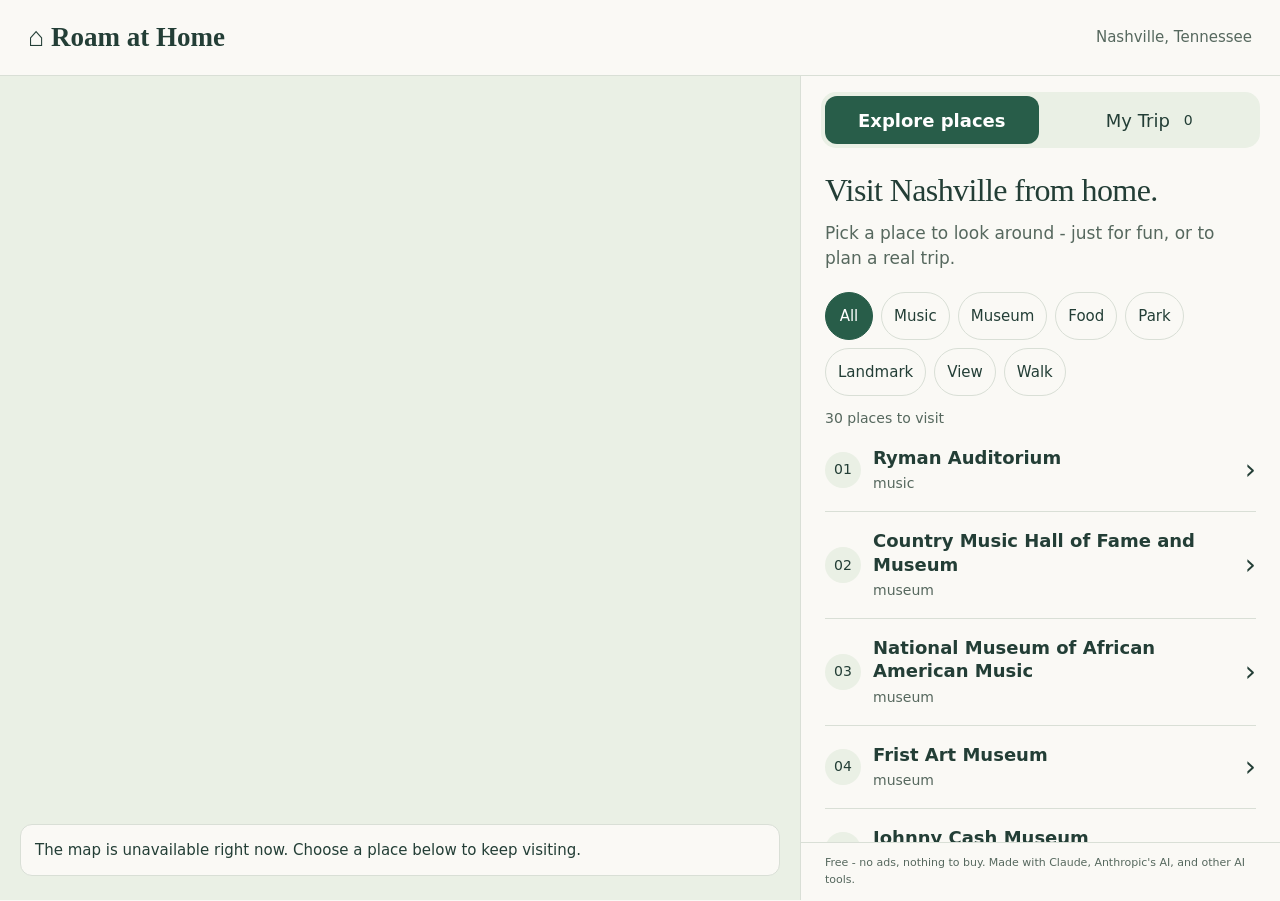
==== index.html @ 6d44221c "Roam at Home test version (Nashville, 30 places) Co-Authored-By: Claude Opus 5.5 <noreply@anthropic." ====
<!doctype html>
<html lang="en"><head><meta charset="utf-8"><meta name="viewport" content="width=device-width,initial-scale=1,viewport-fit=cover"><meta name="color-scheme" content="light dark"><meta name="theme-color" content="#234e42"><link rel="icon" href="data:,"><title>Roam at Home · Nashville</title><link rel="stylesheet" href="style.css"><script src="config.js" defer></script><script src="app.js" defer></script></head>
<body><a class="skip" href="#panel">Skip to places</a><header><a class="brand" href="./">⌂ Roam at Home</a><span class="city">Nashville, Tennessee</span></header><main><section class="map-area" aria-label="Nashville map"><div id="map"></div><div id="map-status" role="status">Finding Nashville…</div></section><section id="panel" tabindex="-1" aria-label="Explore and plan"><nav aria-label="Explore or plan"><button id="explore-tab" class="tab active" aria-pressed="true">Explore places</button><button id="trip-tab" class="tab" aria-pressed="false">My Trip <span id="count">0</span></button></nav><div id="content"></div><footer>Free - no ads, nothing to buy. Made with Claude, Anthropic's AI, and other AI tools.</footer></section></main><div id="announcement" class="sr-only" role="status" aria-live="polite"></div></body></html>
---- style.css ----
:root{font:18px/1.5 system-ui,-apple-system,BlinkMacSystemFont,"Segoe UI",sans-serif;--paper:#faf9f5;--ink:#233e36;--muted:#56685e;--line:#d9dfd6;--accent:#285d49;--on-accent:#fff;--soft:#eaf0e5;--focus:#b56a17;color:var(--ink);background:var(--paper)}*{box-sizing:border-box}body{margin:0;padding:env(safe-area-inset-top) env(safe-area-inset-right) 0 env(safe-area-inset-left)}button,.button{font:inherit;min-width:48px;min-height:48px;padding:10px 15px;border:1px solid var(--line);border-radius:12px;color:var(--ink);background:var(--paper);cursor:pointer;display:inline-flex;align-items:center;justify-content:center;text-decoration:none;gap:8px}button:hover,.button:hover{background:var(--soft)}button:disabled{opacity:.6;cursor:default}button.primary{background:var(--accent);color:var(--on-accent);border-color:var(--accent)}:focus-visible{outline:3px solid var(--focus);outline-offset:3px}header{height:76px;padding:0 28px;display:flex;align-items:center;justify-content:space-between;border-bottom:1px solid var(--line);gap:16px}.brand{font:bold 27px Georgia,serif;color:var(--ink);text-decoration:none;min-height:48px;display:flex;align-items:center}.city{font-size:15px;color:var(--muted)}main{height:calc(100vh - 76px - env(safe-area-inset-top));height:calc(100dvh - 76px - env(safe-area-inset-top));display:grid;grid-template-columns:minmax(0,1fr) 480px;min-height:0}.map-area{position:relative;background:var(--soft);overflow:hidden}#map{position:absolute;inset:0}#map-status{position:absolute;left:20px;right:20px;bottom:24px;padding:14px;background:var(--paper);border:1px solid var(--line);border-radius:12px;font-size:15px}#map-status[hidden],[hidden]{display:none!important}#panel{min-height:0;display:flex;flex-direction:column;overflow:hidden;border-left:1px solid var(--line);background:var(--paper)}nav{display:flex;gap:4px;margin:16px 20px 0;padding:4px;border-radius:15px;background:var(--soft);flex-shrink:0}.tab{flex:1;background:transparent;border:0;color:var(--ink)}.tab.active{background:var(--accent);color:var(--on-accent);font-weight:700}#count{font-size:14px;margin-left:6px}#content{overflow-y:auto;overscroll-behavior:contain;-webkit-overflow-scrolling:touch;min-height:0;flex:1;padding:24px}h1,h2{font:32px/1.15 Georgia,serif;letter-spacing:-.6px;margin:0 0 12px}h3{font-size:19px;line-height:1.35;margin:20px 0 8px}p{margin:10px 0 18px}.intro{color:var(--muted);font-size:17px}.filters{display:flex;gap:8px;flex-wrap:wrap;margin:20px 0 8px}.chip{font-size:15px;border-radius:28px;padding:8px 12px;text-transform:capitalize}.chip[aria-pressed=true]{background:var(--accent);color:var(--on-accent);border-color:var(--accent)}.result-count{font-size:14px;color:var(--muted);margin:12px 0 0}.place{width:100%;border:0;border-bottom:1px solid var(--line);border-radius:0;text-align:left;justify-content:flex-start;gap:12px;padding:17px 0}.number{flex-shrink:0;width:36px;height:36px;display:grid;place-items:center;background:var(--soft);color:var(--ink);border-radius:50%;font-size:14px}.row-label{min-width:0}.place strong{display:block;font-size:18px;line-height:1.3}.place small{display:block;color:var(--muted);font-size:14px;margin-top:4px}.chevron{margin-left:auto;font-size:28px}.back{margin-bottom:20px}.category{font-size:14px;text-transform:capitalize;color:var(--muted)}.view-toggle{display:flex;background:var(--soft);padding:4px;border-radius:15px;margin:16px 0;position:sticky;top:0;z-index:3}.view-toggle button{flex:1;border:0;background:transparent}.view-toggle button[aria-pressed=true]{background:var(--accent);color:var(--on-accent)}.story{border-top:1px solid var(--line);padding-top:18px}.actions{display:grid;gap:10px;margin:20px 0}.text-link{color:var(--accent);display:inline-flex;min-height:48px;align-items:center}.trip-list{list-style:none;padding:0}.trip-stop{border:1px solid var(--line);padding:16px;border-radius:14px;margin:14px 0}.trip-stop h3{margin:0 0 12px}.trip-tools{display:flex;gap:8px;flex-wrap:wrap}.trip-tools button{font-size:16px}.walk{color:var(--muted);font-size:14px}#street{height:340px;position:relative;overflow:hidden;border-radius:12px;background:var(--soft)}#street-status{font-size:15px}input{width:100%;font:inherit;padding:12px}footer{flex-shrink:0;font-size:11px;line-height:1.5;color:var(--muted);border-top:1px solid var(--line);padding:12px 24px calc(12px + env(safe-area-inset-bottom))}.sr-only,.skip:not(:focus){position:absolute;width:1px;height:1px;overflow:hidden;clip-path:inset(50%)}.skip:focus{position:fixed;z-index:100;background:var(--paper);padding:12px}@media(max-width:700px),(pointer:coarse) and (max-height:500px){header{height:58px;padding:0 16px}.brand{font-size:21px}.city{font-size:12px;max-width:100px;text-align:right}main{height:calc(100vh - 58px - env(safe-area-inset-top));height:calc(100dvh - 58px - env(safe-area-inset-top));display:flex;flex-direction:column}.map-area{height:26%;min-height:140px;flex-shrink:0}#panel{flex:1;border:0;border-top:1px solid var(--line)}nav{margin:10px 14px 0}#content{padding:18px 20px}h1,h2{font-size:28px}.intro{font-size:16px;margin-bottom:12px}.filters{margin-top:14px;gap:6px;flex-wrap:nowrap;overflow-x:auto;padding:3px 3px 8px}.chip{flex-shrink:0}.place{padding:15px 0}footer{padding:10px 20px calc(10px + env(safe-area-inset-bottom))}#street{height:300px}#map-status{bottom:10px;left:10px;right:10px;font-size:14px;padding:10px}}
@media(prefers-color-scheme:dark){:root{--paper:#182a25;--ink:#e9eee6;--muted:#bdcbc2;--line:#42584c;--accent:#a7d3b8;--on-accent:#13251c;--soft:#2b4236;--focus:#e4a154}}
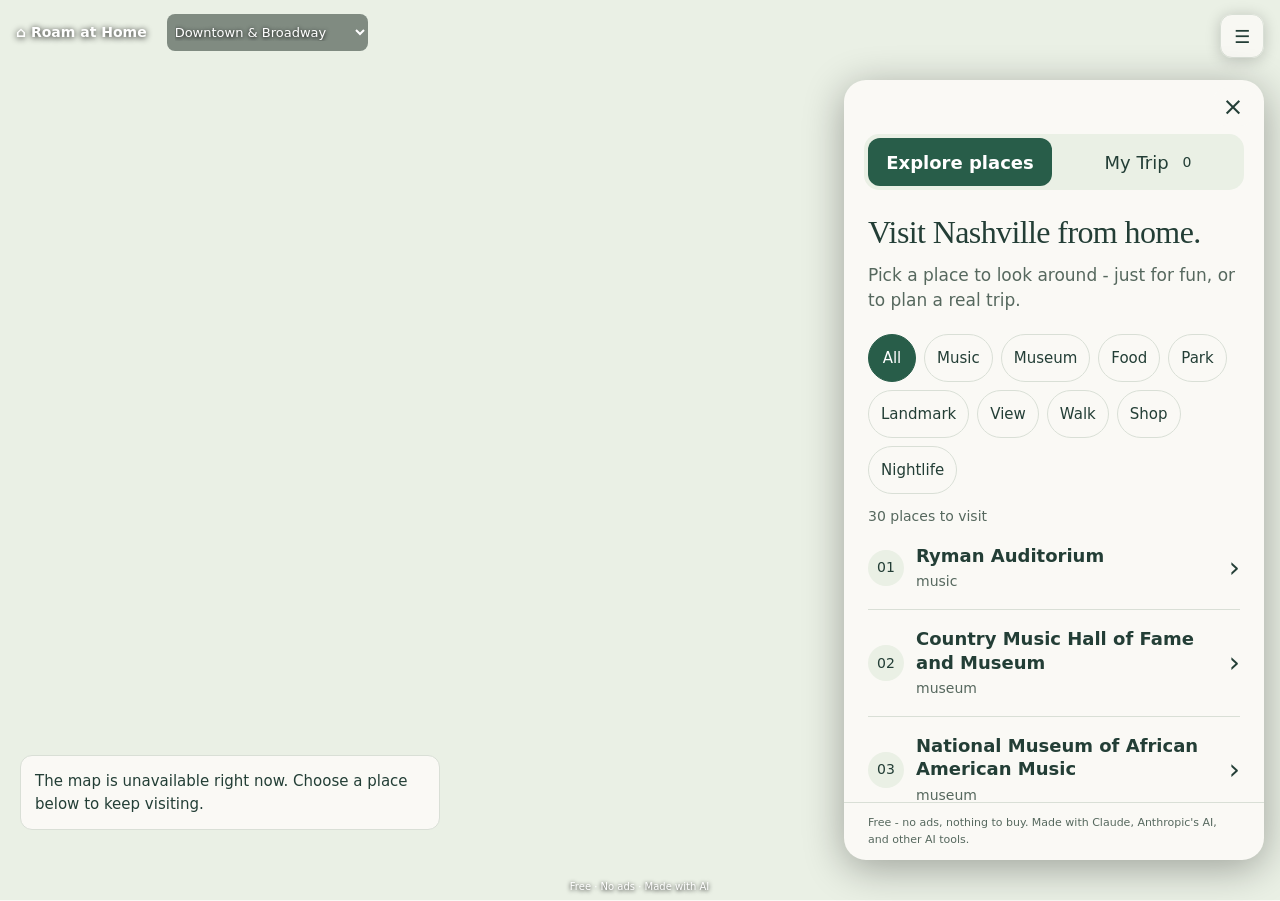
==== commit 73ed724f: "Website round 2: full-screen satellite helicopter view, 4 neighborhoods (73 places), text-only orien" ====
--- a/index.html
+++ b/index.html
@@ -1,3 +1,3 @@
 <!doctype html>
 <html lang="en"><head><meta charset="utf-8"><meta name="viewport" content="width=device-width,initial-scale=1,viewport-fit=cover"><meta name="color-scheme" content="light dark"><meta name="theme-color" content="#234e42"><link rel="icon" href="data:,"><title>Roam at Home · Nashville</title><link rel="stylesheet" href="style.css"><script src="config.js" defer></script><script src="app.js" defer></script></head>
-<body><a class="skip" href="#panel">Skip to places</a><header><a class="brand" href="./">⌂ Roam at Home</a><span class="city">Nashville, Tennessee</span></header><main><section class="map-area" aria-label="Nashville map"><div id="map"></div><div id="map-status" role="status">Finding Nashville…</div></section><section id="panel" tabindex="-1" aria-label="Explore and plan"><nav aria-label="Explore or plan"><button id="explore-tab" class="tab active" aria-pressed="true">Explore places</button><button id="trip-tab" class="tab" aria-pressed="false">My Trip <span id="count">0</span></button></nav><div id="content"></div><footer>Free - no ads, nothing to buy. Made with Claude, Anthropic's AI, and other AI tools.</footer></section></main><div id="announcement" class="sr-only" role="status" aria-live="polite"></div></body></html>
+<body><a class="skip" href="#panel">Skip to places</a><header><a class="brand" href="./">⌂ Roam at Home</a><select id="neighborhood" aria-label="Neighborhood"><option value="downtown">Downtown &amp; Broadway</option><option value="12south">12 South</option><option value="midtown">Midtown</option><option value="fivepoints">East Nashville · Five Points</option></select></header><main><section class="map-area" aria-label="Nashville map"><div id="map"></div><div id="map-status" role="status">Finding Nashville…</div></section><button id="browse" aria-label="Browse places" aria-expanded="false">☰</button><section hidden id="panel" tabindex="-1" aria-label="Explore and plan"><button id="close-panel" aria-label="Close sheet">×</button><nav aria-label="Explore or plan"><button id="explore-tab" class="tab active" aria-pressed="true">Explore places</button><button id="trip-tab" class="tab" aria-pressed="false">My Trip <span id="count">0</span></button></nav><div id="content"></div><footer>Free - no ads, nothing to buy. Made with Claude, Anthropic's AI, and other AI tools.</footer></section></main><div id="place-card" hidden></div><footer class="map-footer">Free · No ads · Made with AI</footer><div id="announcement" class="sr-only" role="status" aria-live="polite"></div></body></html>
--- a/style.css
+++ b/style.css
@@ -1,2 +1,4 @@
 :root{font:18px/1.5 system-ui,-apple-system,BlinkMacSystemFont,"Segoe UI",sans-serif;--paper:#faf9f5;--ink:#233e36;--muted:#56685e;--line:#d9dfd6;--accent:#285d49;--on-accent:#fff;--soft:#eaf0e5;--focus:#b56a17;color:var(--ink);background:var(--paper)}*{box-sizing:border-box}body{margin:0;padding:env(safe-area-inset-top) env(safe-area-inset-right) 0 env(safe-area-inset-left)}button,.button{font:inherit;min-width:48px;min-height:48px;padding:10px 15px;border:1px solid var(--line);border-radius:12px;color:var(--ink);background:var(--paper);cursor:pointer;display:inline-flex;align-items:center;justify-content:center;text-decoration:none;gap:8px}button:hover,.button:hover{background:var(--soft)}button:disabled{opacity:.6;cursor:default}button.primary{background:var(--accent);color:var(--on-accent);border-color:var(--accent)}:focus-visible{outline:3px solid var(--focus);outline-offset:3px}header{height:76px;padding:0 28px;display:flex;align-items:center;justify-content:space-between;border-bottom:1px solid var(--line);gap:16px}.brand{font:bold 27px Georgia,serif;color:var(--ink);text-decoration:none;min-height:48px;display:flex;align-items:center}.city{font-size:15px;color:var(--muted)}main{height:calc(100vh - 76px - env(safe-area-inset-top));height:calc(100dvh - 76px - env(safe-area-inset-top));display:grid;grid-template-columns:minmax(0,1fr) 480px;min-height:0}.map-area{position:relative;background:var(--soft);overflow:hidden}#map{position:absolute;inset:0}#map-status{position:absolute;left:20px;right:20px;bottom:24px;padding:14px;background:var(--paper);border:1px solid var(--line);border-radius:12px;font-size:15px}#map-status[hidden],[hidden]{display:none!important}#panel{min-height:0;display:flex;flex-direction:column;overflow:hidden;border-left:1px solid var(--line);background:var(--paper)}nav{display:flex;gap:4px;margin:16px 20px 0;padding:4px;border-radius:15px;background:var(--soft);flex-shrink:0}.tab{flex:1;background:transparent;border:0;color:var(--ink)}.tab.active{background:var(--accent);color:var(--on-accent);font-weight:700}#count{font-size:14px;margin-left:6px}#content{overflow-y:auto;overscroll-behavior:contain;-webkit-overflow-scrolling:touch;min-height:0;flex:1;padding:24px}h1,h2{font:32px/1.15 Georgia,serif;letter-spacing:-.6px;margin:0 0 12px}h3{font-size:19px;line-height:1.35;margin:20px 0 8px}p{margin:10px 0 18px}.intro{color:var(--muted);font-size:17px}.filters{display:flex;gap:8px;flex-wrap:wrap;margin:20px 0 8px}.chip{font-size:15px;border-radius:28px;padding:8px 12px;text-transform:capitalize}.chip[aria-pressed=true]{background:var(--accent);color:var(--on-accent);border-color:var(--accent)}.result-count{font-size:14px;color:var(--muted);margin:12px 0 0}.place{width:100%;border:0;border-bottom:1px solid var(--line);border-radius:0;text-align:left;justify-content:flex-start;gap:12px;padding:17px 0}.number{flex-shrink:0;width:36px;height:36px;display:grid;place-items:center;background:var(--soft);color:var(--ink);border-radius:50%;font-size:14px}.row-label{min-width:0}.place strong{display:block;font-size:18px;line-height:1.3}.place small{display:block;color:var(--muted);font-size:14px;margin-top:4px}.chevron{margin-left:auto;font-size:28px}.back{margin-bottom:20px}.category{font-size:14px;text-transform:capitalize;color:var(--muted)}.view-toggle{display:flex;background:var(--soft);padding:4px;border-radius:15px;margin:16px 0;position:sticky;top:0;z-index:3}.view-toggle button{flex:1;border:0;background:transparent}.view-toggle button[aria-pressed=true]{background:var(--accent);color:var(--on-accent)}.story{border-top:1px solid var(--line);padding-top:18px}.actions{display:grid;gap:10px;margin:20px 0}.text-link{color:var(--accent);display:inline-flex;min-height:48px;align-items:center}.trip-list{list-style:none;padding:0}.trip-stop{border:1px solid var(--line);padding:16px;border-radius:14px;margin:14px 0}.trip-stop h3{margin:0 0 12px}.trip-tools{display:flex;gap:8px;flex-wrap:wrap}.trip-tools button{font-size:16px}.walk{color:var(--muted);font-size:14px}#street{height:340px;position:relative;overflow:hidden;border-radius:12px;background:var(--soft)}#street-status{font-size:15px}input{width:100%;font:inherit;padding:12px}footer{flex-shrink:0;font-size:11px;line-height:1.5;color:var(--muted);border-top:1px solid var(--line);padding:12px 24px calc(12px + env(safe-area-inset-bottom))}.sr-only,.skip:not(:focus){position:absolute;width:1px;height:1px;overflow:hidden;clip-path:inset(50%)}.skip:focus{position:fixed;z-index:100;background:var(--paper);padding:12px}@media(max-width:700px),(pointer:coarse) and (max-height:500px){header{height:58px;padding:0 16px}.brand{font-size:21px}.city{font-size:12px;max-width:100px;text-align:right}main{height:calc(100vh - 58px - env(safe-area-inset-top));height:calc(100dvh - 58px - env(safe-area-inset-top));display:flex;flex-direction:column}.map-area{height:26%;min-height:140px;flex-shrink:0}#panel{flex:1;border:0;border-top:1px solid var(--line)}nav{margin:10px 14px 0}#content{padding:18px 20px}h1,h2{font-size:28px}.intro{font-size:16px;margin-bottom:12px}.filters{margin-top:14px;gap:6px;flex-wrap:nowrap;overflow-x:auto;padding:3px 3px 8px}.chip{flex-shrink:0}.place{padding:15px 0}footer{padding:10px 20px calc(10px + env(safe-area-inset-bottom))}#street{height:300px}#map-status{bottom:10px;left:10px;right:10px;font-size:14px;padding:10px}}
 @media(prefers-color-scheme:dark){:root{--paper:#182a25;--ink:#e9eee6;--muted:#bdcbc2;--line:#42584c;--accent:#a7d3b8;--on-accent:#13251c;--soft:#2b4236;--focus:#e4a154}}
+/* The world fills the viewport; controls float above Apple's imagery. */
+body{padding:0;background:#17271f}header{position:fixed;top:env(safe-area-inset-top);left:16px;right:60px;height:64px;padding:0;border:0;z-index:5;justify-content:flex-start;gap:20px;pointer-events:none}.brand{font:600 14px system-ui;color:#fff;text-shadow:0 1px 6px #000;pointer-events:auto}#neighborhood{pointer-events:auto;max-width:220px;font:500 13px system-ui;color:white;text-shadow:0 1px 4px #000;background:#17271f80;border:0;border-radius:8px;padding:10px 4px}#neighborhood option{color:#182a25;background:white}main{display:block;height:100dvh}.map-area{height:100%;min-height:0}.map-footer{position:fixed;bottom:6px;left:50%;transform:translateX(-50%);z-index:3;padding:0;border:0;color:#fff;font-size:10px;text-shadow:0 1px 4px #000;white-space:nowrap;pointer-events:none}#browse{position:fixed;z-index:5;right:16px;top:calc(14px + env(safe-area-inset-top));padding:0;width:44px;min-width:44px;height:44px;min-height:44px;background:#faf9f5e8;box-shadow:0 2px 15px #0003}#panel{position:fixed;z-index:10;right:16px;top:80px;bottom:40px;width:420px;border:0;border-radius:22px;box-shadow:0 8px 40px #0005}#close-panel{align-self:flex-end;margin:8px 12px -8px;min-height:38px;min-width:38px;padding:0;border:0;font-size:25px}#place-card{position:fixed;bottom:calc(42px + env(safe-area-inset-bottom));left:50%;transform:translateX(-50%);z-index:6;background:#faf9f5ed;color:#233e36;padding:14px 18px;border-radius:18px;box-shadow:0 6px 30px #0004;max-width:calc(100% - 32px);width:max-content;text-align:center}#place-card strong{font-size:16px}.card-actions{display:flex;justify-content:center;gap:8px;margin-top:8px}.card-actions button{background:transparent;border:0;font-size:23px;padding:5px;min-width:44px;min-height:44px}.map-dot{width:10px!important;height:10px!important;min-width:10px!important;min-height:10px!important;padding:0!important;border:2px solid #fffd;border-radius:50%;background:#e7b86e;box-shadow:0 1px 5px #0008}.map-dot:hover{background:#fff}.landmark-tag{font:500 12px/1.2 system-ui;color:rgba(255,255,255,.75);text-shadow:0 1px 3px #000,0 0 6px #000b;white-space:nowrap;pointer-events:none}#street{height:380px}#map-status{bottom:70px;max-width:420px} @media(max-width:700px){header{left:12px;right:64px;gap:8px}.brand{font-size:11px;white-space:nowrap}#neighborhood{min-width:0;width:180px;font-size:12px}#panel{left:8px;right:8px;top:auto;bottom:24px;width:auto;max-height:76dvh}#street{height:340px}.map-area{height:100%}main{height:100dvh}#place-card{width:max-content}#content{padding:18px}}
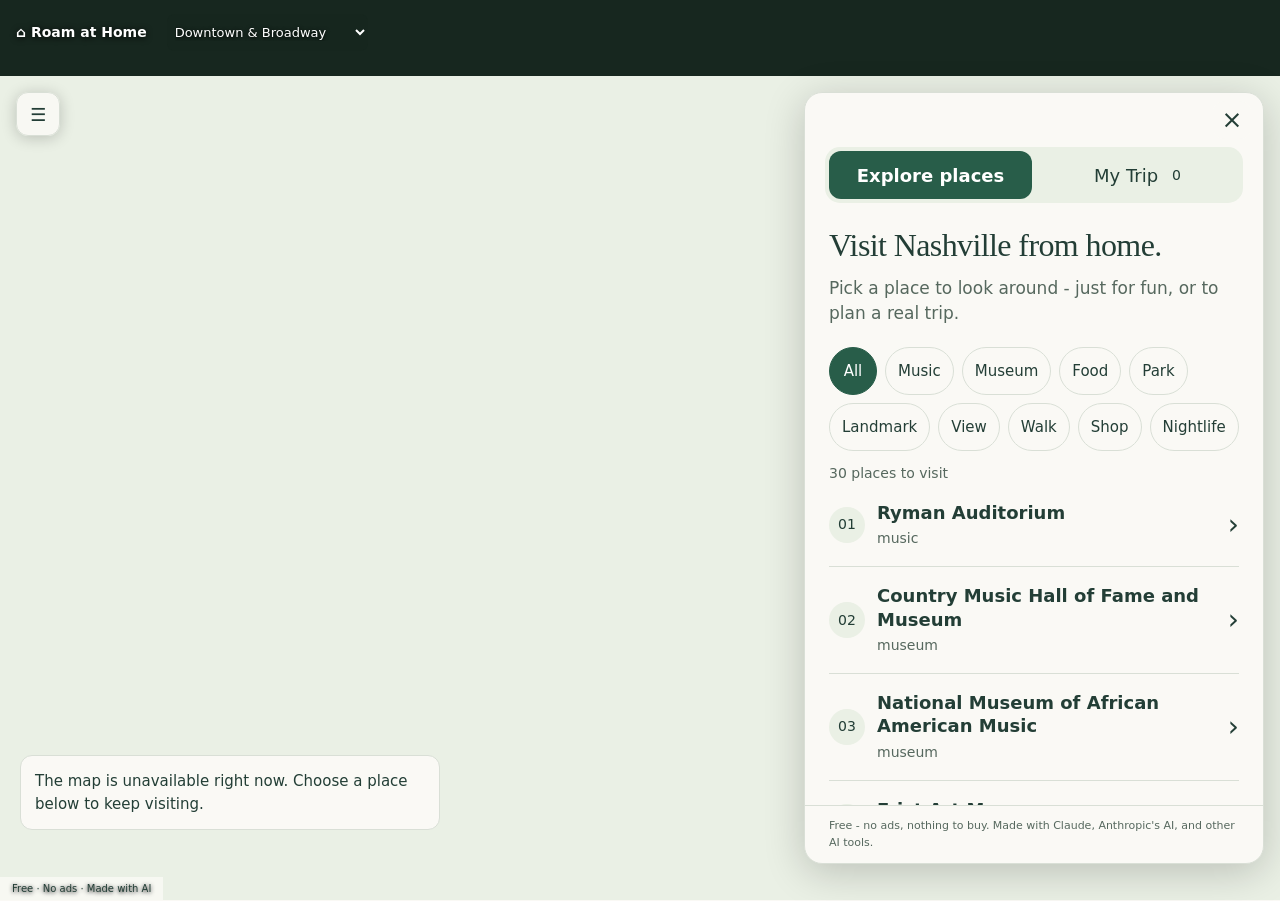
==== commit 12b6d0ff: "Website: tap a place -> fly down -> full-screen street walk (Look Around, navigation on), visible Ba" ====
--- a/index.html
+++ b/index.html
@@ -1,3 +1,3 @@
 <!doctype html>
 <html lang="en"><head><meta charset="utf-8"><meta name="viewport" content="width=device-width,initial-scale=1,viewport-fit=cover"><meta name="color-scheme" content="light dark"><meta name="theme-color" content="#234e42"><link rel="icon" href="data:,"><title>Roam at Home · Nashville</title><link rel="stylesheet" href="style.css"><script src="config.js" defer></script><script src="app.js" defer></script></head>
-<body><a class="skip" href="#panel">Skip to places</a><header><a class="brand" href="./">⌂ Roam at Home</a><select id="neighborhood" aria-label="Neighborhood"><option value="downtown">Downtown &amp; Broadway</option><option value="12south">12 South</option><option value="midtown">Midtown</option><option value="fivepoints">East Nashville · Five Points</option></select></header><main><section class="map-area" aria-label="Nashville map"><div id="map"></div><div id="map-status" role="status">Finding Nashville…</div></section><button id="browse" aria-label="Browse places" aria-expanded="false">☰</button><section hidden id="panel" tabindex="-1" aria-label="Explore and plan"><button id="close-panel" aria-label="Close sheet">×</button><nav aria-label="Explore or plan"><button id="explore-tab" class="tab active" aria-pressed="true">Explore places</button><button id="trip-tab" class="tab" aria-pressed="false">My Trip <span id="count">0</span></button></nav><div id="content"></div><footer>Free - no ads, nothing to buy. Made with Claude, Anthropic's AI, and other AI tools.</footer></section></main><div id="place-card" hidden></div><footer class="map-footer">Free · No ads · Made with AI</footer><div id="announcement" class="sr-only" role="status" aria-live="polite"></div></body></html>
+<body><a class="skip" href="#panel">Skip to places</a><header><a class="brand" href="./">⌂ Roam at Home</a><select id="neighborhood" aria-label="Neighborhood"><option value="downtown">Downtown &amp; Broadway</option><option value="12south">12 South</option><option value="midtown">Midtown</option><option value="fivepoints">East Nashville · Five Points</option></select></header><main><section class="map-area" aria-label="Nashville map"><div id="map"></div><div id="map-status" role="status">Finding Nashville…</div></section><button id="browse" aria-label="Browse places" aria-expanded="false">☰</button><section hidden id="panel" tabindex="-1" aria-label="Explore and plan"><button id="close-panel" aria-label="Close sheet">×</button><nav aria-label="Explore or plan"><button id="explore-tab" class="tab active" aria-pressed="true">Explore places</button><button id="trip-tab" class="tab" aria-pressed="false">My Trip <span id="count">0</span></button></nav><div id="content"></div><footer>Free - no ads, nothing to buy. Made with Claude, Anthropic's AI, and other AI tools.</footer></section></main><div id="place-card" hidden></div><footer class="map-footer">Free · No ads · Made with AI</footer><div id="announcement" class="sr-only" role="status" aria-live="polite"></div><section id="walk-view" hidden aria-label="Full-screen street walk"><div id="street"></div><div id="street-status" role="status"></div></section><div id="walk-bar" hidden aria-label="Walk controls"></div></body></html>
--- a/style.css
+++ b/style.css
@@ -2,3 +2,7 @@
 @media(prefers-color-scheme:dark){:root{--paper:#182a25;--ink:#e9eee6;--muted:#bdcbc2;--line:#42584c;--accent:#a7d3b8;--on-accent:#13251c;--soft:#2b4236;--focus:#e4a154}}
 /* The world fills the viewport; controls float above Apple's imagery. */
 body{padding:0;background:#17271f}header{position:fixed;top:env(safe-area-inset-top);left:16px;right:60px;height:64px;padding:0;border:0;z-index:5;justify-content:flex-start;gap:20px;pointer-events:none}.brand{font:600 14px system-ui;color:#fff;text-shadow:0 1px 6px #000;pointer-events:auto}#neighborhood{pointer-events:auto;max-width:220px;font:500 13px system-ui;color:white;text-shadow:0 1px 4px #000;background:#17271f80;border:0;border-radius:8px;padding:10px 4px}#neighborhood option{color:#182a25;background:white}main{display:block;height:100dvh}.map-area{height:100%;min-height:0}.map-footer{position:fixed;bottom:6px;left:50%;transform:translateX(-50%);z-index:3;padding:0;border:0;color:#fff;font-size:10px;text-shadow:0 1px 4px #000;white-space:nowrap;pointer-events:none}#browse{position:fixed;z-index:5;right:16px;top:calc(14px + env(safe-area-inset-top));padding:0;width:44px;min-width:44px;height:44px;min-height:44px;background:#faf9f5e8;box-shadow:0 2px 15px #0003}#panel{position:fixed;z-index:10;right:16px;top:80px;bottom:40px;width:420px;border:0;border-radius:22px;box-shadow:0 8px 40px #0005}#close-panel{align-self:flex-end;margin:8px 12px -8px;min-height:38px;min-width:38px;padding:0;border:0;font-size:25px}#place-card{position:fixed;bottom:calc(42px + env(safe-area-inset-bottom));left:50%;transform:translateX(-50%);z-index:6;background:#faf9f5ed;color:#233e36;padding:14px 18px;border-radius:18px;box-shadow:0 6px 30px #0004;max-width:calc(100% - 32px);width:max-content;text-align:center}#place-card strong{font-size:16px}.card-actions{display:flex;justify-content:center;gap:8px;margin-top:8px}.card-actions button{background:transparent;border:0;font-size:23px;padding:5px;min-width:44px;min-height:44px}.map-dot{width:10px!important;height:10px!important;min-width:10px!important;min-height:10px!important;padding:0!important;border:2px solid #fffd;border-radius:50%;background:#e7b86e;box-shadow:0 1px 5px #0008}.map-dot:hover{background:#fff}.landmark-tag{font:500 12px/1.2 system-ui;color:rgba(255,255,255,.75);text-shadow:0 1px 3px #000,0 0 6px #000b;white-space:nowrap;pointer-events:none}#street{height:380px}#map-status{bottom:70px;max-width:420px} @media(max-width:700px){header{left:12px;right:64px;gap:8px}.brand{font-size:11px;white-space:nowrap}#neighborhood{min-width:0;width:180px;font-size:12px}#panel{left:8px;right:8px;top:auto;bottom:24px;width:auto;max-height:76dvh}#street{height:340px}.map-area{height:100%}main{height:100dvh}#place-card{width:max-content}#content{padding:18px}}
+/* The sky and the street both use the entire screen. Sheets float above them. */
+body{overflow:hidden}main{display:block}.map-area{position:absolute;inset:76px 0 0;height:auto;min-height:0}#browse{position:fixed;z-index:5;left:16px;top:92px}#panel{position:fixed;z-index:30;right:16px;top:92px;bottom:36px;width:460px;max-width:calc(100% - 32px);border:1px solid var(--line);border-radius:18px;box-shadow:0 8px 40px #0003}#close-panel{align-self:flex-end;margin:8px 12px -8px}#place-card{position:fixed;z-index:12;bottom:36px;left:50%;transform:translateX(-50%);width:max-content;max-width:calc(100% - 32px);padding:16px;border-radius:16px;background:var(--paper);box-shadow:0 4px 24px #0004}#place-card p{margin:0 0 8px}.map-dot{width:24px;height:24px;min-width:24px;min-height:24px;padding:0;border:3px solid white;border-radius:50%;background:#285d49;box-shadow:0 2px 8px #0008}.landmark-tag{font:600 12px system-ui;color:white;text-shadow:0 1px 3px black;white-space:nowrap}.map-footer{position:fixed;bottom:0;left:0;pointer-events:none;border:0;background:#faf9f5d9;padding:4px 12px}#walk-view{position:fixed;inset:0;z-index:15;background:var(--soft)}#street{position:absolute;inset:0;width:100%;height:100%;border-radius:0}#walk-bar{position:fixed;z-index:25;top:calc(8px + env(safe-area-inset-top));left:8px;right:8px;display:flex;align-items:center;gap:8px;padding:8px 12px;background:#faf9f5e8;backdrop-filter:blur(16px);border-radius:16px;box-shadow:0 2px 14px #0002}#walk-bar strong{margin-right:auto}#walk-bar button{font-size:15px;white-space:nowrap}#street-status{position:absolute;left:20px;bottom:32px;background:var(--paper);padding:8px 16px;border-radius:12px}.walking #browse,.walking .map-footer{display:none}@media(max-width:700px){.map-area{inset:58px 0 0}#browse{top:74px}#panel{top:74px;bottom:24px}#walk-bar{flex-wrap:wrap;gap:4px;padding:8px}#walk-bar strong{flex-basis:100%;font-size:16px}#walk-bar button{font-size:13px;padding:8px;min-height:44px}#street{height:100%}header select{max-width:180px;font:14px system-ui}}
+#walk-bar{color:#233e36}#walk-bar button{color:#233e36;background:#faf9f5;border-color:#d9dfd6}.map-dot{width:32px!important;height:32px!important;min-width:32px!important;min-height:32px!important;background:transparent!important;border:0!important;box-shadow:none}.map-dot::after{content:'';display:block;width:12px;height:12px;margin:auto;border:2px solid white;border-radius:50%;background:#285d49;box-shadow:0 1px 5px #0008}.map-dot:hover::after,.map-dot:focus-visible::after{background:#b56a17}#browse{right:auto}.map-footer{transform:none;color:var(--ink)}
+.map-dot{pointer-events:auto!important}.landmark-tag{pointer-events:none!important}
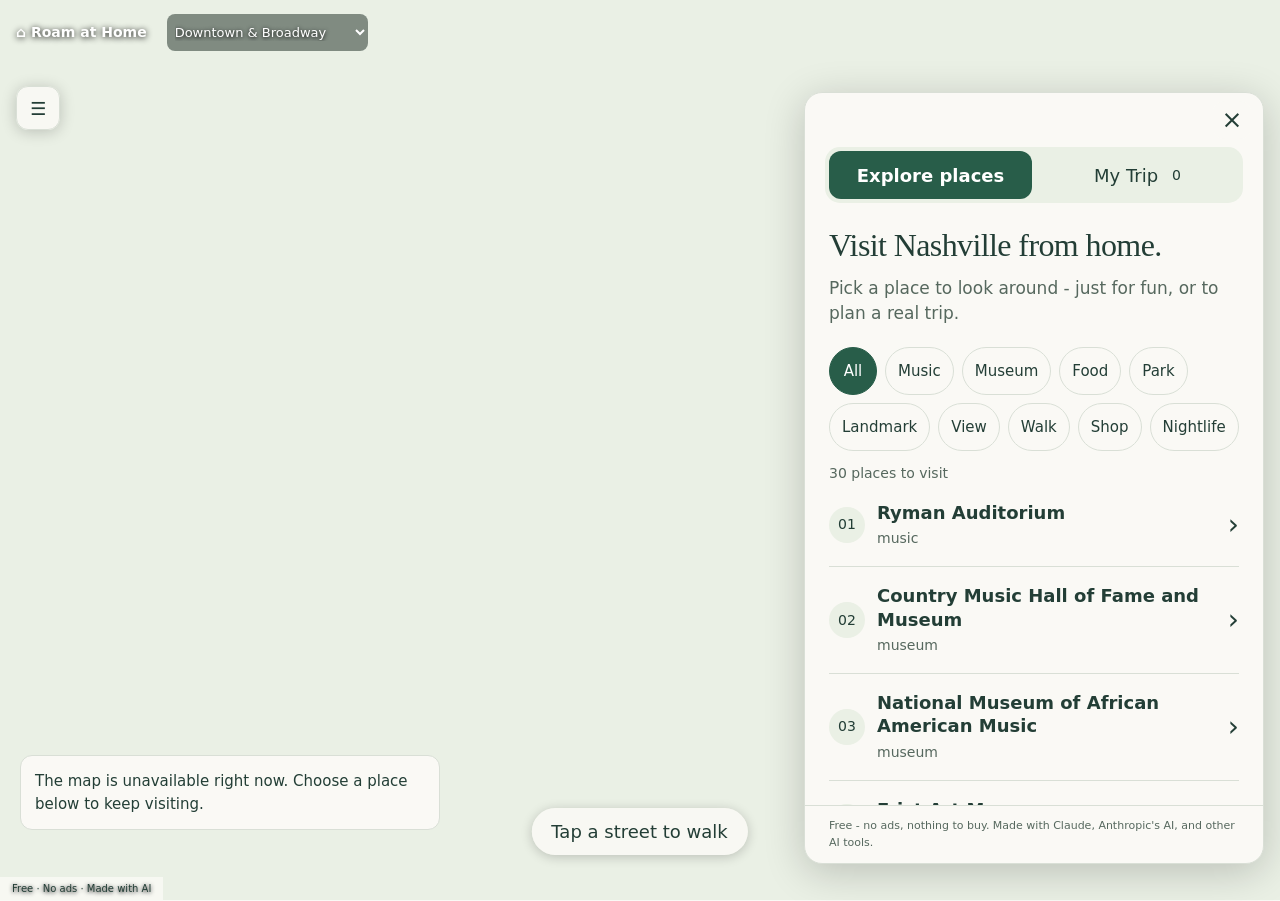
==== commit db27fb51: "Website: free walking - click any street from the sky, walk with arrow keys / WASD or the on-screen " ====
--- a/index.html
+++ b/index.html
@@ -1,3 +1,3 @@
 <!doctype html>
-<html lang="en"><head><meta charset="utf-8"><meta name="viewport" content="width=device-width,initial-scale=1,viewport-fit=cover"><meta name="color-scheme" content="light dark"><meta name="theme-color" content="#234e42"><link rel="icon" href="data:,"><title>Roam at Home · Nashville</title><link rel="stylesheet" href="style.css"><script src="config.js" defer></script><script src="app.js" defer></script></head>
-<body><a class="skip" href="#panel">Skip to places</a><header><a class="brand" href="./">⌂ Roam at Home</a><select id="neighborhood" aria-label="Neighborhood"><option value="downtown">Downtown &amp; Broadway</option><option value="12south">12 South</option><option value="midtown">Midtown</option><option value="fivepoints">East Nashville · Five Points</option></select></header><main><section class="map-area" aria-label="Nashville map"><div id="map"></div><div id="map-status" role="status">Finding Nashville…</div></section><button id="browse" aria-label="Browse places" aria-expanded="false">☰</button><section hidden id="panel" tabindex="-1" aria-label="Explore and plan"><button id="close-panel" aria-label="Close sheet">×</button><nav aria-label="Explore or plan"><button id="explore-tab" class="tab active" aria-pressed="true">Explore places</button><button id="trip-tab" class="tab" aria-pressed="false">My Trip <span id="count">0</span></button></nav><div id="content"></div><footer>Free - no ads, nothing to buy. Made with Claude, Anthropic's AI, and other AI tools.</footer></section></main><div id="place-card" hidden></div><footer class="map-footer">Free · No ads · Made with AI</footer><div id="announcement" class="sr-only" role="status" aria-live="polite"></div><section id="walk-view" hidden aria-label="Full-screen street walk"><div id="street"></div><div id="street-status" role="status"></div></section><div id="walk-bar" hidden aria-label="Walk controls"></div></body></html>
+<html lang="en"><head><meta charset="utf-8"><meta name="viewport" content="width=device-width,initial-scale=1,viewport-fit=cover"><meta name="color-scheme" content="light dark"><meta name="theme-color" content="#234e42"><link rel="icon" href="data:,"><title>Roam at Home · Nashville</title><link rel="stylesheet" href="style.css?v=202610251722"><script src="config.js?v=202610251722" defer></script><script src="app.js?v=202610251722" defer></script></head>
+<body><a class="skip" href="#panel">Skip to places</a><header><a class="brand" href="./">⌂ Roam at Home</a><select id="neighborhood" aria-label="Neighborhood"><option value="downtown">Downtown &amp; Broadway</option><option value="12south">12 South</option><option value="midtown">Midtown</option><option value="fivepoints">East Nashville · Five Points</option></select></header><main><section class="map-area" aria-label="Nashville map"><div id="map"></div><div id="map-status" role="status">Finding Nashville…</div></section><button id="browse" aria-label="Browse places" aria-expanded="false">☰</button><section hidden id="panel" tabindex="-1" aria-label="Explore and plan"><button id="close-panel" aria-label="Close sheet">×</button><nav aria-label="Explore or plan"><button id="explore-tab" class="tab active" aria-pressed="true">Explore places</button><button id="trip-tab" class="tab" aria-pressed="false">My Trip <span id="count">0</span></button></nav><div id="content"></div><footer>Free - no ads, nothing to buy. Made with Claude, Anthropic's AI, and other AI tools.</footer></section></main><div id="place-card" hidden></div><footer class="map-footer">Free · No ads · Made with AI</footer><div id="sky-hint">Tap a street to walk</div><div id="walk-notice" hidden role="status"></div><div id="announcement" class="sr-only" role="status" aria-live="polite"></div><section id="walk-view" hidden aria-label="Full-screen street walk"><div id="street"></div><div id="street-status" role="status"></div><button id="walk-mini" aria-label="Back up to the sky"><span id="walk-mini-map"></span><span id="walk-direction" aria-hidden="true">▲</span><span class="mini-label">Back to sky</span></button><div id="walk-pad" role="group" aria-label="Walk controls"><span id="walk-heading">Drag to look</span><button data-action="forward" aria-label="Walk forward (Up or W)">↑</button><button data-action="left" aria-label="Turn walking direction left (Left or A)">↶</button><span class="pad-center" aria-hidden="true">●</span><button data-action="right" aria-label="Turn walking direction right (Right or D)">↷</button><button data-action="back" aria-label="Walk back (Down or S)">↓</button></div></section><div id="walk-bar" hidden aria-label="Walk controls"></div></body></html>
--- a/style.css
+++ b/style.css
@@ -6,3 +6,27 @@
 body{overflow:hidden}main{display:block}.map-area{position:absolute;inset:76px 0 0;height:auto;min-height:0}#browse{position:fixed;z-index:5;left:16px;top:92px}#panel{position:fixed;z-index:30;right:16px;top:92px;bottom:36px;width:460px;max-width:calc(100% - 32px);border:1px solid var(--line);border-radius:18px;box-shadow:0 8px 40px #0003}#close-panel{align-self:flex-end;margin:8px 12px -8px}#place-card{position:fixed;z-index:12;bottom:36px;left:50%;transform:translateX(-50%);width:max-content;max-width:calc(100% - 32px);padding:16px;border-radius:16px;background:var(--paper);box-shadow:0 4px 24px #0004}#place-card p{margin:0 0 8px}.map-dot{width:24px;height:24px;min-width:24px;min-height:24px;padding:0;border:3px solid white;border-radius:50%;background:#285d49;box-shadow:0 2px 8px #0008}.landmark-tag{font:600 12px system-ui;color:white;text-shadow:0 1px 3px black;white-space:nowrap}.map-footer{position:fixed;bottom:0;left:0;pointer-events:none;border:0;background:#faf9f5d9;padding:4px 12px}#walk-view{position:fixed;inset:0;z-index:15;background:var(--soft)}#street{position:absolute;inset:0;width:100%;height:100%;border-radius:0}#walk-bar{position:fixed;z-index:25;top:calc(8px + env(safe-area-inset-top));left:8px;right:8px;display:flex;align-items:center;gap:8px;padding:8px 12px;background:#faf9f5e8;backdrop-filter:blur(16px);border-radius:16px;box-shadow:0 2px 14px #0002}#walk-bar strong{margin-right:auto}#walk-bar button{font-size:15px;white-space:nowrap}#street-status{position:absolute;left:20px;bottom:32px;background:var(--paper);padding:8px 16px;border-radius:12px}.walking #browse,.walking .map-footer{display:none}@media(max-width:700px){.map-area{inset:58px 0 0}#browse{top:74px}#panel{top:74px;bottom:24px}#walk-bar{flex-wrap:wrap;gap:4px;padding:8px}#walk-bar strong{flex-basis:100%;font-size:16px}#walk-bar button{font-size:13px;padding:8px;min-height:44px}#street{height:100%}header select{max-width:180px;font:14px system-ui}}
 #walk-bar{color:#233e36}#walk-bar button{color:#233e36;background:#faf9f5;border-color:#d9dfd6}.map-dot{width:32px!important;height:32px!important;min-width:32px!important;min-height:32px!important;background:transparent!important;border:0!important;box-shadow:none}.map-dot::after{content:'';display:block;width:12px;height:12px;margin:auto;border:2px solid white;border-radius:50%;background:#285d49;box-shadow:0 1px 5px #0008}.map-dot:hover::after,.map-dot:focus-visible::after{background:#b56a17}#browse{right:auto}.map-footer{transform:none;color:var(--ink)}
 .map-dot{pointer-events:auto!important}.landmark-tag{pointer-events:none!important}
+
+/* Free walking: keep Apple's attribution unobstructed. */
+.map-area{inset:0}#browse{top:86px}#sky-hint{position:fixed;z-index:4;bottom:45px;left:50%;transform:translateX(-50%);background:#faf9f5e8;color:#233e36;border-radius:30px;padding:10px 20px;white-space:nowrap;pointer-events:none;box-shadow:0 2px 12px #0003}
+.walking #sky-hint,.walking header{display:none}#walk-bar{right:auto;background:transparent;box-shadow:none;backdrop-filter:none;padding:0}#walk-bar button{box-shadow:0 2px 14px #0003;font-size:16px;min-height:52px}
+#walk-pad{position:absolute;z-index:22;bottom:calc(42px + env(safe-area-inset-bottom));left:50%;transform:translateX(-50%);display:grid;grid-template-columns:60px 60px 60px;grid-template-rows:28px 60px 60px 60px;gap:5px;filter:drop-shadow(0 2px 10px #0004)}
+#walk-pad button{font-size:32px;min-width:60px;min-height:60px;padding:0;background:#faf9f5d9;color:#233e36;border:1px solid #fff8;border-radius:18px;touch-action:manipulation;user-select:none;-webkit-user-select:none;backdrop-filter:blur(8px)}
+#walk-pad button:active{background:#b7dcca;transform:scale(.94)}#walk-heading{grid-column:1/4;text-align:center;white-space:nowrap;font-size:12px;color:white;text-shadow:0 1px 4px #000;background:#17372bc9;border-radius:12px;align-self:center;padding:3px 0}
+[data-action=forward]{grid-column:2;grid-row:2}[data-action=left]{grid-column:1;grid-row:3}[data-action=right]{grid-column:3;grid-row:3}[data-action=back]{grid-column:2;grid-row:4}.pad-center{grid-column:2;grid-row:3;display:grid;place-items:center;color:#fff8}
+#walk-mini{position:absolute;z-index:22;top:calc(76px + env(safe-area-inset-top));right:12px;width:160px;height:120px;padding:0;overflow:hidden;border:2px solid #fffc;border-radius:16px;background:#233e36;box-shadow:0 3px 14px #0004}#walk-mini-map{position:absolute;inset:0;pointer-events:none}#walk-direction{position:absolute;top:50%;left:50%;margin:-16px 0 0 -9px;font-size:22px;color:#fff;text-shadow:0 1px 3px #000;transform-origin:50% 65%;pointer-events:none}.walk-position{color:#48bfa0;font-size:30px;text-shadow:0 0 3px white}.mini-label{position:absolute;bottom:0;left:0;right:0;background:#153528cc;color:white;font-size:12px;padding:2px;pointer-events:none}
+#walk-notice{position:fixed;z-index:50;left:50%;top:calc(74px + env(safe-area-inset-top));transform:translateX(-50%);background:#faf9f5f2;color:#233e36;border-radius:14px;padding:12px 18px;width:max-content;max-width:calc(100% - 32px);font-size:16px;box-shadow:0 2px 15px #0004;pointer-events:none}#street-status{z-index:23;bottom:290px;left:50%;transform:translateX(-50%);white-space:nowrap;color:var(--ink)}
+.scene-probe{position:fixed;left:-1000px;top:0;width:320px;height:240px;pointer-events:none;opacity:0}.street-layer{position:absolute;inset:0;opacity:0;transition:opacity .16s}.street-layer.visible{opacity:1}
+@media(min-width:701px){#walk-pad{grid-template-columns:52px 52px 52px;grid-template-rows:28px 52px 52px 52px}#walk-pad button{min-width:52px;min-height:52px;font-size:28px}#walk-mini{top:16px;width:190px;height:145px}}
+@media(max-width:700px){#walk-bar{flex-wrap:nowrap;gap:6px;right:auto}#walk-bar button{font-size:14px;padding:10px;min-height:52px}#walk-mini{width:126px;height:108px;top:calc(76px + env(safe-area-inset-top))}#walk-notice{top:calc(196px + env(safe-area-inset-top))}}
+/* Leave the panorama compass and both Apple attribution areas visible. */
+#walk-mini .mini-label{top:0;bottom:auto}.walk-position{font-size:18px}
+@media(min-width:701px){#walk-mini{top:84px}}
+/* Keep preload hosts inside the viewport for the SDK's visibility tracking. */
+.scene-probe{left:0;top:0;z-index:-1}
+
+iframe.scene-probe{left:0;top:0;width:100vw;height:100dvh;border:0;opacity:0;z-index:-1;pointer-events:none}iframe.street-layer{width:100%;height:100%;border:0}
+
+/* Panorama frames stay attached to body: reparenting would reload an iframe. */
+iframe.street-layer{position:fixed;inset:0;z-index:16;pointer-events:auto}#walk-view{z-index:20;background:transparent;pointer-events:none}#walk-pad,#walk-mini{pointer-events:auto}#street{pointer-events:none}.coverage-probe{position:fixed;top:0;left:0;width:320px;height:240px;z-index:-1;opacity:0;pointer-events:none}
+#walk-view #street{background:transparent}
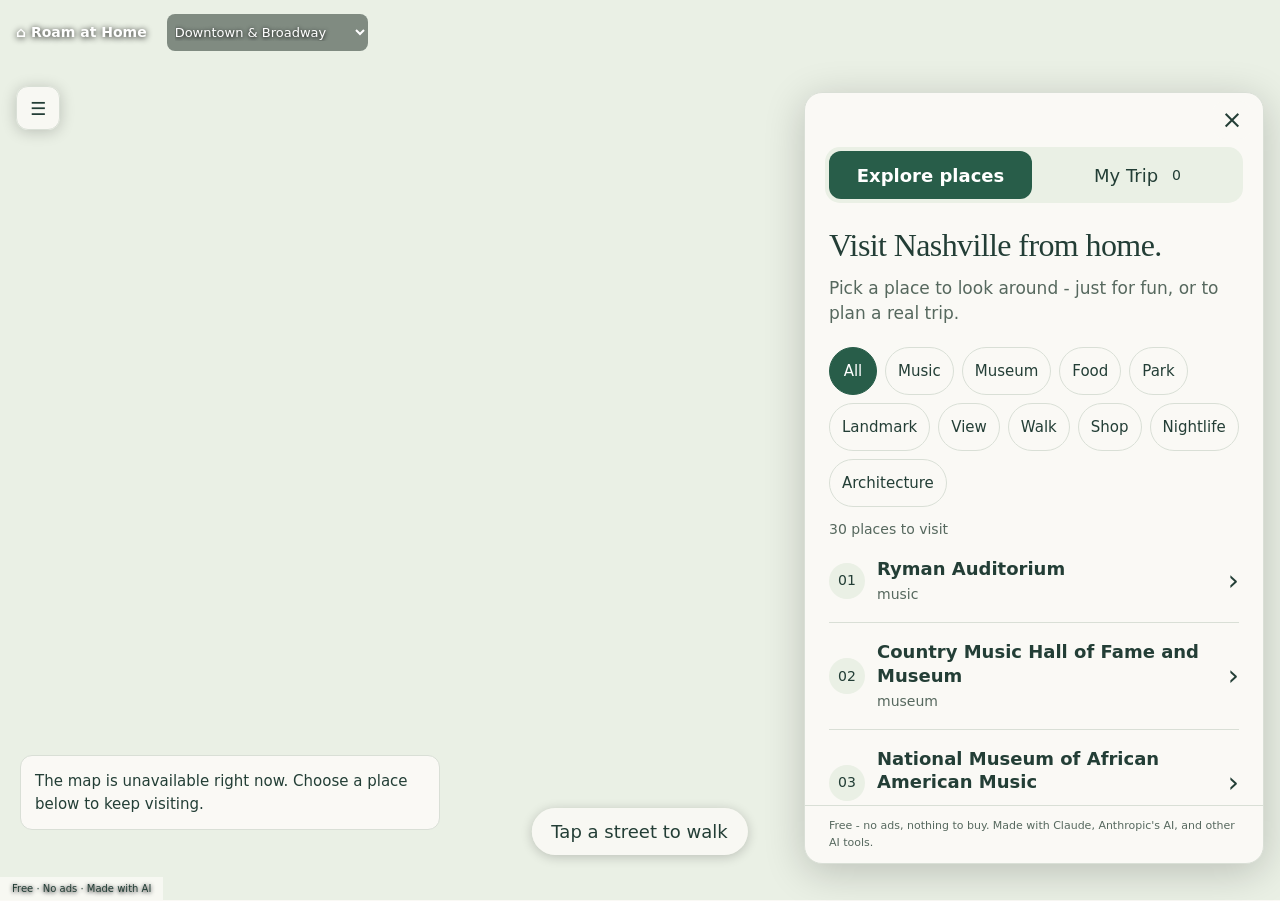
==== commit 74658b89: "Walking: lands facing along the street (route-snapped, aligned before showing), widest view, every f" ====
--- a/index.html
+++ b/index.html
@@ -1,3 +1,3 @@
 <!doctype html>
-<html lang="en"><head><meta charset="utf-8"><meta name="viewport" content="width=device-width,initial-scale=1,viewport-fit=cover"><meta name="color-scheme" content="light dark"><meta name="theme-color" content="#234e42"><link rel="icon" href="data:,"><title>Roam at Home · Nashville</title><link rel="stylesheet" href="style.css?v=202610251722"><script src="config.js?v=202610251722" defer></script><script src="app.js?v=202610251722" defer></script></head>
-<body><a class="skip" href="#panel">Skip to places</a><header><a class="brand" href="./">⌂ Roam at Home</a><select id="neighborhood" aria-label="Neighborhood"><option value="downtown">Downtown &amp; Broadway</option><option value="12south">12 South</option><option value="midtown">Midtown</option><option value="fivepoints">East Nashville · Five Points</option></select></header><main><section class="map-area" aria-label="Nashville map"><div id="map"></div><div id="map-status" role="status">Finding Nashville…</div></section><button id="browse" aria-label="Browse places" aria-expanded="false">☰</button><section hidden id="panel" tabindex="-1" aria-label="Explore and plan"><button id="close-panel" aria-label="Close sheet">×</button><nav aria-label="Explore or plan"><button id="explore-tab" class="tab active" aria-pressed="true">Explore places</button><button id="trip-tab" class="tab" aria-pressed="false">My Trip <span id="count">0</span></button></nav><div id="content"></div><footer>Free - no ads, nothing to buy. Made with Claude, Anthropic's AI, and other AI tools.</footer></section></main><div id="place-card" hidden></div><footer class="map-footer">Free · No ads · Made with AI</footer><div id="sky-hint">Tap a street to walk</div><div id="walk-notice" hidden role="status"></div><div id="announcement" class="sr-only" role="status" aria-live="polite"></div><section id="walk-view" hidden aria-label="Full-screen street walk"><div id="street"></div><div id="street-status" role="status"></div><button id="walk-mini" aria-label="Back up to the sky"><span id="walk-mini-map"></span><span id="walk-direction" aria-hidden="true">▲</span><span class="mini-label">Back to sky</span></button><div id="walk-pad" role="group" aria-label="Walk controls"><span id="walk-heading">Drag to look</span><button data-action="forward" aria-label="Walk forward (Up or W)">↑</button><button data-action="left" aria-label="Turn walking direction left (Left or A)">↶</button><span class="pad-center" aria-hidden="true">●</span><button data-action="right" aria-label="Turn walking direction right (Right or D)">↷</button><button data-action="back" aria-label="Walk back (Down or S)">↓</button></div></section><div id="walk-bar" hidden aria-label="Walk controls"></div></body></html>
+<html lang="en"><head><meta charset="utf-8"><meta name="viewport" content="width=device-width,initial-scale=1,maximum-scale=1,viewport-fit=cover"><meta name="color-scheme" content="light dark"><meta name="theme-color" content="#234e42"><link rel="icon" href="data:,"><title>Roam at Home</title><link rel="stylesheet" href="style.css?v=20261025r6p"><script src="config.js?v=20261025r6p" defer></script><script src="app.js?v=20261025r6p" defer></script></head>
+<body><a class="skip" href="#panel">Skip to places</a><header><a class="brand" href="./">⌂ Roam at Home</a><select id="neighborhood" aria-label="Neighborhood"></select></header><main><section class="map-area" aria-label="City map"><div id="map"></div><div id="map-status" role="status">Finding your city…</div></section><button id="browse" aria-label="Browse places" aria-expanded="false">☰</button><section hidden id="panel" tabindex="-1" aria-label="Explore and plan"><button id="close-panel" aria-label="Close sheet">×</button><nav aria-label="Explore or plan"><button id="explore-tab" class="tab active" aria-pressed="true">Explore places</button><button id="trip-tab" class="tab" aria-pressed="false">My Trip <span id="count">0</span></button></nav><div id="content"></div><footer>Free - no ads, nothing to buy. Made with Claude, Anthropic's AI, and other AI tools.</footer></section></main><div id="place-card" hidden></div><footer class="map-footer">Free · No ads · Made with AI</footer><div id="sky-hint">Tap a street to walk</div><div id="walk-notice" hidden role="status"></div><div id="announcement" class="sr-only" role="status" aria-live="polite"></div><section id="walk-view" hidden aria-label="Full-screen street walk"><div id="street"></div><div id="street-status" role="status"></div><button id="walk-mini" aria-label="Back up to the sky"><span id="walk-mini-map"></span><span id="walk-direction" aria-hidden="true">▲</span><span class="mini-label">Entry point · Back to sky</span></button><div id="walk-pad" role="group" aria-label="Walk controls"><span id="walk-heading">Drag to look</span><button data-action="forward" aria-label="Walk forward (Up or W)">↑</button><button data-action="left" aria-label="Turn view left (Left or A)">↶</button><span class="pad-center" aria-hidden="true">●</span><button data-action="right" aria-label="Turn view right (Right or D)">↷</button><button data-action="back" aria-label="Walk back (Down or S)">↓</button></div></section><div id="walk-bar" hidden aria-label="Walk controls"></div></body></html>
--- a/style.css
+++ b/style.css
@@ -30,3 +30,13 @@
 /* Panorama frames stay attached to body: reparenting would reload an iframe. */
 iframe.street-layer{position:fixed;inset:0;z-index:16;pointer-events:auto}#walk-view{z-index:20;background:transparent;pointer-events:none}#walk-pad,#walk-mini{pointer-events:auto}#street{pointer-events:none}.coverage-probe{position:fixed;top:0;left:0;width:320px;height:240px;z-index:-1;opacity:0;pointer-events:none}
 #walk-view #street{background:transparent}
+/* Phone fix (Art 2026-10-25 screenshot): the page must never zoom in, and the walk controls must stay small so the street shows */
+html,body{touch-action:manipulation;overscroll-behavior:none}
+@media(max-width:700px){
+#walk-pad{grid-template-columns:46px 46px 46px;grid-template-rows:0 46px 46px 46px;gap:4px;bottom:calc(30px + env(safe-area-inset-bottom));opacity:.85}
+#walk-pad button{min-width:46px;min-height:46px;font-size:22px;border-radius:14px;background:#faf9f5a6}
+#walk-mini{width:96px;height:72px;top:auto;bottom:calc(30px + env(safe-area-inset-bottom));right:8px;border-radius:12px}
+#walk-mini .mini-label{display:none}
+#walk-bar button{min-height:40px;font-size:14px;padding:6px 12px}
+}
+@media(max-width:700px){#walk-heading{display:none}}
